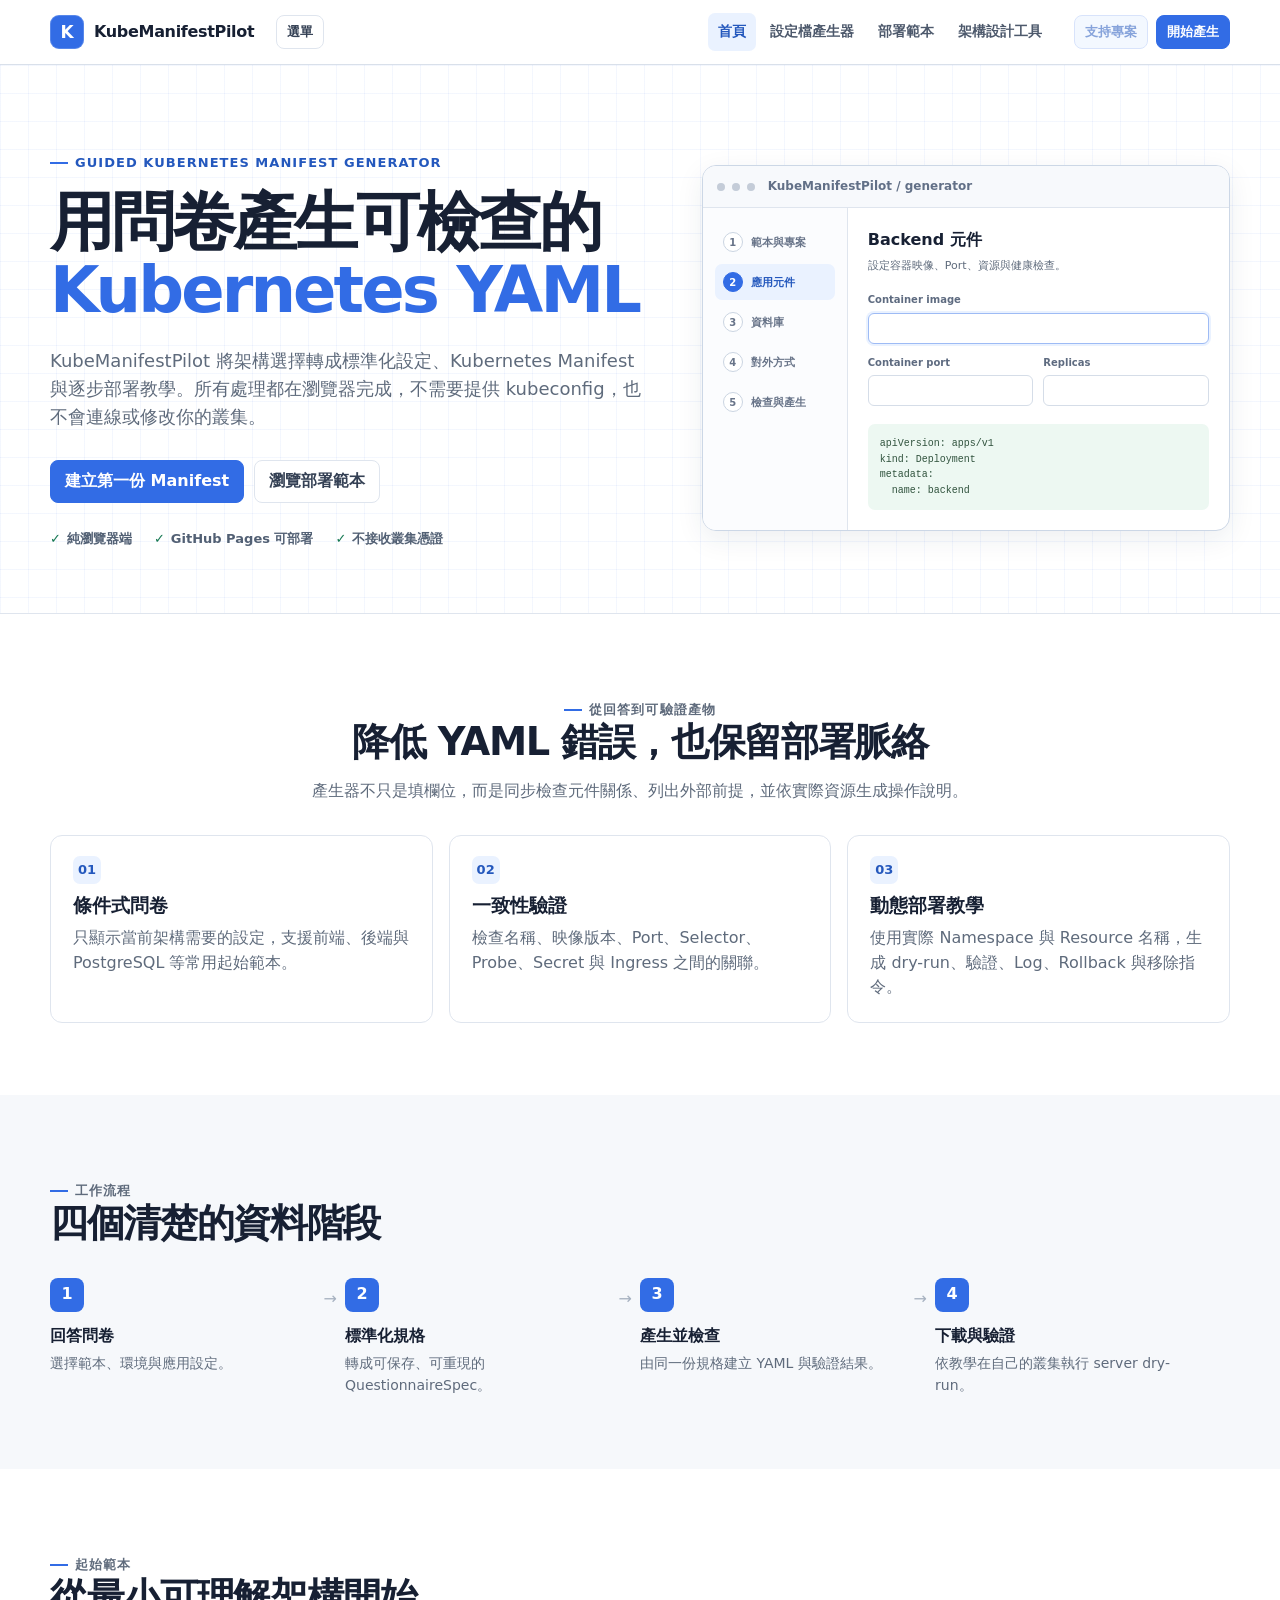
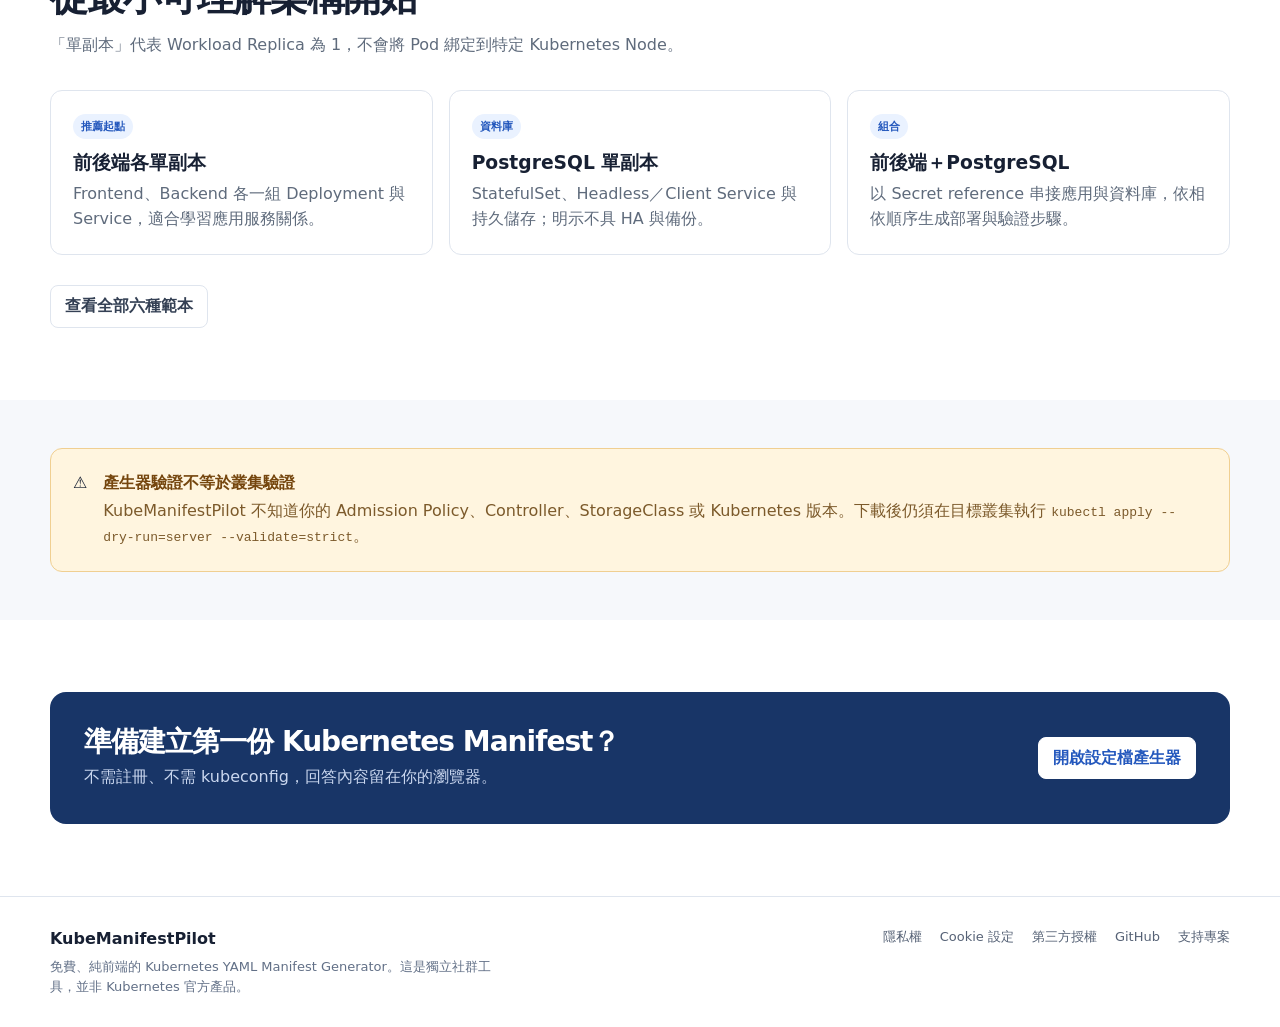
==== index.html @ 893bc268 "Launch KubeManifestPilot" ====
<!doctype html>
<html lang="zh-Hant">
<head>
  <meta charset="utf-8">
  <meta name="viewport" content="width=device-width, initial-scale=1">
  <title>KubeManifestPilot｜Kubernetes YAML 產生器與部署教學</title>
  <meta name="description" content="透過引導式問卷產生 Kubernetes YAML Manifest、驗證提醒與逐步部署教學，不需連線 Kubernetes 叢集。">
  <meta name="keywords" content="Kubernetes YAML generator, Kubernetes manifest generator, K8s deployment guide, Kubernetes 設定檔產生器">
  <meta name="theme-color" content="#326ce5">
  <meta property="og:type" content="website">
  <meta property="og:site_name" content="KubeManifestPilot">
  <meta property="og:title" content="KubeManifestPilot — Kubernetes YAML Manifest Generator">
  <meta property="og:description" content="問卷式產生 Kubernetes YAML、驗證提醒與逐步部署教學。">
  <meta property="og:image" content="./assets/images/kube-manifest-pilot-social-preview.jpg">
  <link rel="stylesheet" href="./assets/css/site.css">
  <script type="application/ld+json">
  {
    "@context": "https://schema.org",
    "@type": "SoftwareApplication",
    "name": "KubeManifestPilot",
    "applicationCategory": "DeveloperApplication",
    "operatingSystem": "Web",
    "description": "A browser-based Kubernetes YAML manifest generator with validation warnings and step-by-step deployment guides.",
    "offers": {"@type": "Offer", "price": "0", "priceCurrency": "USD"}
  }
  </script>
</head>
<body>
  <a class="skip-link" href="#main">跳至主要內容</a>
  <header class="site-header">
    <nav class="site-nav" aria-label="主要導覽">
      <a class="site-brand" href="./" aria-label="KubeManifestPilot 首頁">
        <span class="brand-mark" aria-hidden="true">K</span>
        <span>KubeManifestPilot</span>
      </a>
      <button class="button small nav-toggle" type="button" data-nav-toggle aria-expanded="false" aria-controls="mainNav">選單</button>
      <div class="nav-links" id="mainNav">
        <a href="./" aria-current="page">首頁</a>
        <a href="./generator/">設定檔產生器</a>
        <a href="./templates/">部署範本</a>
        <a href="./designer/">架構設計工具</a>
      </div>
      <div class="nav-actions">
        <a class="button small secondary" href="#" data-config-link="support">支持專案</a>
        <a class="button small primary" href="./generator/">開始產生</a>
      </div>
    </nav>
  </header>

  <main id="main">
    <section class="hero">
      <div class="page-shell hero-grid">
        <div>
          <p class="eyebrow">Guided Kubernetes Manifest Generator</p>
          <h1>用問卷產生可檢查的 <span>Kubernetes YAML</span></h1>
          <p class="hero-copy">KubeManifestPilot 將架構選擇轉成標準化設定、Kubernetes Manifest 與逐步部署教學。所有處理都在瀏覽器完成，不需要提供 kubeconfig，也不會連線或修改你的叢集。</p>
          <div class="hero-actions">
            <a class="button primary" href="./generator/">建立第一份 Manifest</a>
            <a class="button" href="./templates/">瀏覽部署範本</a>
          </div>
          <div class="trust-row" aria-label="產品特性">
            <span>純瀏覽器端</span>
            <span>GitHub Pages 可部署</span>
            <span>不接收叢集憑證</span>
          </div>
        </div>

        <div class="product-card" aria-label="問卷產生器介面示意">
          <div class="product-card-head"><span class="dot"></span><span class="dot"></span><span class="dot"></span><span class="product-card-title">KubeManifestPilot / generator</span></div>
          <div class="product-card-body">
            <div class="mock-steps">
              <div class="mock-step"><b>1</b>範本與專案</div>
              <div class="mock-step active"><b>2</b>應用元件</div>
              <div class="mock-step"><b>3</b>資料庫</div>
              <div class="mock-step"><b>4</b>對外方式</div>
              <div class="mock-step"><b>5</b>檢查與產生</div>
            </div>
            <div class="mock-form">
              <h3>Backend 元件</h3>
              <p>設定容器映像、Port、資源與健康檢查。</p>
              <div class="mock-label">Container image</div>
              <div class="mock-input blue"></div>
              <div class="mock-grid">
                <div><div class="mock-label">Container port</div><div class="mock-input"></div></div>
                <div><div class="mock-label">Replicas</div><div class="mock-input"></div></div>
              </div>
              <div class="mock-output">apiVersion: apps/v1<br>kind: Deployment<br>metadata:<br>&nbsp;&nbsp;name: backend</div>
            </div>
          </div>
        </div>
      </div>
    </section>

    <section class="section white" aria-labelledby="featuresTitle">
      <div class="page-shell">
        <div class="section-head center">
          <p class="eyebrow">從回答到可驗證產物</p>
          <h2 id="featuresTitle">降低 YAML 錯誤，也保留部署脈絡</h2>
          <p>產生器不只是填欄位，而是同步檢查元件關係、列出外部前提，並依實際資源生成操作說明。</p>
        </div>
        <div class="grid">
          <article class="card feature"><span class="feature-icon">01</span><h3>條件式問卷</h3><p>只顯示當前架構需要的設定，支援前端、後端與 PostgreSQL 等常用起始範本。</p></article>
          <article class="card feature"><span class="feature-icon">02</span><h3>一致性驗證</h3><p>檢查名稱、映像版本、Port、Selector、Probe、Secret 與 Ingress 之間的關聯。</p></article>
          <article class="card feature"><span class="feature-icon">03</span><h3>動態部署教學</h3><p>使用實際 Namespace 與 Resource 名稱，生成 dry-run、驗證、Log、Rollback 與移除指令。</p></article>
        </div>
      </div>
    </section>

    <section class="section" aria-labelledby="flowTitle">
      <div class="page-shell">
        <div class="section-head"><p class="eyebrow">工作流程</p><h2 id="flowTitle">四個清楚的資料階段</h2></div>
        <div class="workflow">
          <article class="workflow-item"><b>1</b><h3>回答問卷</h3><p>選擇範本、環境與應用設定。</p></article>
          <article class="workflow-item"><b>2</b><h3>標準化規格</h3><p>轉成可保存、可重現的 QuestionnaireSpec。</p></article>
          <article class="workflow-item"><b>3</b><h3>產生並檢查</h3><p>由同一份規格建立 YAML 與驗證結果。</p></article>
          <article class="workflow-item"><b>4</b><h3>下載與驗證</h3><p>依教學在自己的叢集執行 server dry-run。</p></article>
        </div>
      </div>
    </section>

    <section class="section white" aria-labelledby="templatesTitle">
      <div class="page-shell">
        <div class="section-head"><p class="eyebrow">起始範本</p><h2 id="templatesTitle">從最小可理解架構開始</h2><p>「單副本」代表 Workload Replica 為 1，不會將 Pod 綁定到特定 Kubernetes Node。</p></div>
        <div class="grid">
          <article class="card"><span class="template-tag">推薦起點</span><h3>前後端各單副本</h3><p>Frontend、Backend 各一組 Deployment 與 Service，適合學習應用服務關係。</p></article>
          <article class="card"><span class="template-tag">資料庫</span><h3>PostgreSQL 單副本</h3><p>StatefulSet、Headless／Client Service 與持久儲存；明示不具 HA 與備份。</p></article>
          <article class="card"><span class="template-tag">組合</span><h3>前後端＋PostgreSQL</h3><p>以 Secret reference 串接應用與資料庫，依相依順序生成部署與驗證步驟。</p></article>
        </div>
        <div class="hero-actions"><a class="button" href="./templates/">查看全部六種範本</a></div>
      </div>
    </section>

    <section class="section compact">
      <div class="page-shell">
        <div class="boundary">
          <div aria-hidden="true">⚠</div>
          <div><strong>產生器驗證不等於叢集驗證</strong><p>KubeManifestPilot 不知道你的 Admission Policy、Controller、StorageClass 或 Kubernetes 版本。下載後仍須在目標叢集執行 <code>kubectl apply --dry-run=server --validate=strict</code>。</p></div>
        </div>
      </div>
    </section>

    <section class="section white">
      <div class="page-shell">
        <div class="cta-panel">
          <div><h2>準備建立第一份 Kubernetes Manifest？</h2><p>不需註冊、不需 kubeconfig，回答內容留在你的瀏覽器。</p></div>
          <a class="button" href="./generator/">開啟設定檔產生器</a>
        </div>
        <div class="ad-placeholder" data-enabled="false" aria-hidden="true">廣告保留區</div>
      </div>
    </section>
  </main>

  <footer class="site-footer">
    <div class="footer-main">
      <div class="footer-brand"><strong>KubeManifestPilot</strong><p>免費、純前端的 Kubernetes YAML Manifest Generator。這是獨立社群工具，並非 Kubernetes 官方產品。</p></div>
      <nav class="footer-links" aria-label="頁尾導覽">
        <a href="./privacy/">隱私權</a>
        <a href="./privacy/#cookies">Cookie 設定</a>
        <a href="./licenses/">第三方授權</a>
        <a href="#" data-config-link="github">GitHub</a>
        <a href="#" data-config-link="support">支持專案</a>
      </nav>
    </div>
  </footer>
  <div class="toast-region" data-toast-region aria-live="polite"></div>
  <script src="./assets/js/config.js"></script>
  <script src="./assets/js/site.js"></script>
</body>
</html>
---- assets/css/site.css ----
:root {
  color-scheme: light;
  --brand: #326ce5;
  --brand-strong: #2458bd;
  --brand-soft: #eaf2ff;
  --ink: #172033;
  --muted: #5f6b7c;
  --line: #dfe5ee;
  --surface: #ffffff;
  --surface-2: #f6f8fb;
  --surface-3: #edf2f8;
  --success: #167852;
  --success-soft: #e9f7f1;
  --warning: #9a5c10;
  --warning-soft: #fff5df;
  --danger: #b42335;
  --danger-soft: #fff0f2;
  --radius: 12px;
  --shadow: 0 8px 28px rgba(31, 48, 75, 0.08);
  --content: 1180px;
  font-family: Inter, ui-sans-serif, system-ui, -apple-system, BlinkMacSystemFont, "Segoe UI", sans-serif;
}

* { box-sizing: border-box; }
html { scroll-behavior: smooth; }
body {
  margin: 0;
  min-width: 320px;
  color: var(--ink);
  background: var(--surface-2);
  line-height: 1.55;
  -webkit-font-smoothing: antialiased;
}
a { color: var(--brand-strong); text-decoration: none; }
a:hover { text-decoration: underline; }
button, input, select, textarea { font: inherit; }
button, input, select, textarea, a { -webkit-tap-highlight-color: transparent; }
:focus-visible { outline: 3px solid rgba(50, 108, 229, .28); outline-offset: 2px; }
[hidden] { display: none !important; }

.skip-link {
  position: fixed;
  top: 8px;
  left: 8px;
  z-index: 100;
  transform: translateY(-160%);
  padding: 8px 12px;
  border-radius: 8px;
  color: #fff;
  background: var(--ink);
}
.skip-link:focus { transform: none; }

.site-header {
  position: sticky;
  top: 0;
  z-index: 30;
  border-bottom: 1px solid rgba(214, 222, 233, .92);
  background: rgba(255, 255, 255, .96);
  backdrop-filter: blur(10px);
}
.site-nav {
  width: min(calc(100% - 32px), var(--content));
  min-height: 64px;
  margin: 0 auto;
  display: flex;
  align-items: center;
  gap: 22px;
}
.site-brand {
  display: inline-flex;
  align-items: center;
  gap: 10px;
  color: var(--ink);
  font-weight: 800;
  letter-spacing: -.02em;
  white-space: nowrap;
}
.site-brand:hover { text-decoration: none; }
.brand-mark {
  display: grid;
  place-items: center;
  width: 34px;
  height: 34px;
  border-radius: 9px;
  color: #fff;
  background: var(--brand);
  font-size: 17px;
  box-shadow: inset 0 0 0 1px rgba(255, 255, 255, .18);
}
.nav-links { display: flex; align-items: center; gap: 4px; margin-left: auto; }
.nav-links a {
  padding: 8px 10px;
  border-radius: 7px;
  color: #4d596c;
  font-size: 14px;
  font-weight: 650;
}
.nav-links a:hover, .nav-links a[aria-current="page"] {
  color: var(--brand-strong);
  background: var(--brand-soft);
  text-decoration: none;
}
.nav-actions { display: flex; align-items: center; gap: 8px; }
.nav-toggle { display: none; }

.button {
  display: inline-flex;
  min-height: 40px;
  align-items: center;
  justify-content: center;
  gap: 8px;
  padding: 8px 14px;
  border: 1px solid var(--line);
  border-radius: 8px;
  color: #344054;
  background: #fff;
  font-weight: 700;
  cursor: pointer;
  transition: background .16s ease, border-color .16s ease, transform .16s ease;
}
.button:hover { border-color: #c1ccda; background: #f9fafb; text-decoration: none; }
.button:active { transform: translateY(1px); }
.button.primary { border-color: var(--brand); color: #fff; background: var(--brand); }
.button.primary:hover { border-color: var(--brand-strong); background: var(--brand-strong); }
.button.secondary { border-color: #b8cdf8; color: var(--brand-strong); background: var(--brand-soft); }
.button.danger { border-color: #efbcc3; color: var(--danger); background: var(--danger-soft); }
.button.small { min-height: 34px; padding: 6px 10px; font-size: 13px; }
.button[disabled], .button[aria-disabled="true"] { opacity: .55; cursor: not-allowed; transform: none; }

.page-shell { width: min(calc(100% - 32px), var(--content)); margin: 0 auto; }
.hero {
  padding: 82px 0 64px;
  background:
    linear-gradient(rgba(50, 108, 229, .055) 1px, transparent 1px),
    linear-gradient(90deg, rgba(50, 108, 229, .055) 1px, transparent 1px),
    var(--surface);
  background-size: 28px 28px;
  border-bottom: 1px solid var(--line);
}
.hero-grid { display: grid; grid-template-columns: minmax(0, 1.06fr) minmax(420px, .94fr); gap: 56px; align-items: center; }
.eyebrow {
  display: inline-flex;
  align-items: center;
  gap: 7px;
  margin: 0 0 16px;
  color: var(--brand-strong);
  font-size: 13px;
  font-weight: 800;
  letter-spacing: .08em;
  text-transform: uppercase;
}
.eyebrow::before { content: ""; width: 18px; height: 2px; background: var(--brand); }
.hero h1 { max-width: 770px; margin: 0; font-size: clamp(38px, 5vw, 64px); line-height: 1.06; letter-spacing: -.045em; }
.hero h1 span { color: var(--brand); }
.hero-copy { max-width: 690px; margin: 22px 0 0; color: var(--muted); font-size: 18px; }
.hero-actions { display: flex; flex-wrap: wrap; gap: 10px; margin-top: 30px; }
.trust-row { display: flex; flex-wrap: wrap; gap: 15px 22px; margin-top: 26px; color: #526074; font-size: 13px; font-weight: 650; }
.trust-row span::before { content: "✓"; margin-right: 6px; color: var(--success); }

.product-card {
  overflow: hidden;
  border: 1px solid #ccd7e6;
  border-radius: 14px;
  background: #fff;
  box-shadow: var(--shadow);
}
.product-card-head { display: flex; align-items: center; gap: 7px; min-height: 42px; padding: 0 14px; border-bottom: 1px solid var(--line); background: #f7f9fc; }
.dot { width: 8px; height: 8px; border-radius: 50%; background: #c4ccd8; }
.product-card-title { margin-left: 6px; color: #627087; font-size: 12px; font-weight: 700; }
.product-card-body { display: grid; grid-template-columns: 145px 1fr; min-height: 320px; }
.mock-steps { padding: 16px 12px; border-right: 1px solid var(--line); background: #fbfcfe; }
.mock-step { display: flex; gap: 8px; align-items: center; padding: 8px; border-radius: 7px; color: #687489; font-size: 11px; font-weight: 700; }
.mock-step + .mock-step { margin-top: 4px; }
.mock-step.active { color: var(--brand-strong); background: var(--brand-soft); }
.mock-step b { display: grid; place-items: center; width: 20px; height: 20px; flex: none; border: 1px solid #cbd5e2; border-radius: 50%; background: #fff; font-size: 10px; }
.mock-step.active b { border-color: var(--brand); color: #fff; background: var(--brand); }
.mock-form { padding: 20px; }
.mock-form h3 { margin: 0 0 4px; font-size: 16px; }
.mock-form p { margin: 0 0 18px; color: var(--muted); font-size: 11px; }
.mock-label { margin: 11px 0 5px; color: #5e6b80; font-size: 10px; font-weight: 750; }
.mock-input { height: 31px; border: 1px solid #d5dde8; border-radius: 6px; background: #fff; }
.mock-input.blue { border-color: #9ebbf5; box-shadow: 0 0 0 2px #eaf2ff; }
.mock-grid { display: grid; grid-template-columns: 1fr 1fr; gap: 10px; }
.mock-output { margin-top: 18px; padding: 12px; border-radius: 7px; color: #31533e; background: #edf8f2; font: 10px/1.55 ui-monospace, SFMono-Regular, Consolas, monospace; }

.section { padding: 72px 0; }
.section.white { background: var(--surface); }
.section.compact { padding: 48px 0; }
.section-head { max-width: 720px; margin-bottom: 32px; }
.section-head.center { margin-right: auto; margin-left: auto; text-align: center; }
.section h2, .page-title { margin: 0; font-size: clamp(28px, 3vw, 40px); line-height: 1.15; letter-spacing: -.035em; }
.section-head p { margin: 14px 0 0; color: var(--muted); }
.grid { display: grid; grid-template-columns: repeat(3, minmax(0, 1fr)); gap: 16px; }
.grid.two { grid-template-columns: repeat(2, minmax(0, 1fr)); }
.card {
  padding: 22px;
  border: 1px solid var(--line);
  border-radius: var(--radius);
  background: var(--surface);
}
.card h2, .card h3 { margin: 0 0 8px; line-height: 1.25; }
.card p { margin: 0; color: var(--muted); }
.card p + p, .card ul { margin-top: 12px; }
.card ul { padding-left: 20px; color: var(--muted); }
.card.feature { position: relative; padding-top: 58px; }
.feature-icon {
  position: absolute;
  top: 20px;
  left: 22px;
  display: grid;
  place-items: center;
  width: 28px;
  height: 28px;
  border-radius: 7px;
  color: var(--brand-strong);
  background: var(--brand-soft);
  font-size: 13px;
  font-weight: 900;
}
.workflow { display: grid; grid-template-columns: repeat(4, 1fr); gap: 0; }
.workflow-item { position: relative; padding: 0 28px 0 0; }
.workflow-item:not(:last-child)::after { content: "→"; position: absolute; top: 9px; right: 8px; color: #a6b1c0; }
.workflow-item b { display: grid; place-items: center; width: 34px; height: 34px; margin-bottom: 12px; border-radius: 8px; color: #fff; background: var(--brand); }
.workflow-item h3 { margin: 0 0 5px; font-size: 16px; }
.workflow-item p { margin: 0; color: var(--muted); font-size: 14px; }
.template-tag { display: inline-block; margin-bottom: 12px; padding: 4px 8px; border-radius: 999px; color: var(--brand-strong); background: var(--brand-soft); font-size: 11px; font-weight: 800; }
.boundary { display: flex; align-items: flex-start; gap: 16px; padding: 22px; border: 1px solid #f0cf91; border-radius: var(--radius); background: var(--warning-soft); }
.boundary strong { display: block; margin-bottom: 4px; color: #75460e; }
.boundary p { margin: 0; color: #7c5a2b; }
.cta-panel { display: flex; align-items: center; justify-content: space-between; gap: 24px; padding: 34px; border-radius: 16px; color: #fff; background: #183567; }
.cta-panel h2 { margin: 0 0 7px; font-size: 28px; }
.cta-panel p { margin: 0; color: #cad7ef; }
.cta-panel .button { flex: none; border-color: #fff; color: var(--brand-strong); background: #fff; }

.page-hero { padding: 54px 0 38px; border-bottom: 1px solid var(--line); background: #fff; }
.page-hero p { max-width: 760px; margin: 14px 0 0; color: var(--muted); font-size: 17px; }
.prose { max-width: 820px; padding: 48px 0 72px; }
.prose h2 { margin: 34px 0 10px; font-size: 23px; }
.prose h3 { margin: 24px 0 8px; font-size: 18px; }
.prose p, .prose li { color: #4e5b70; }
.prose code { padding: 2px 5px; border-radius: 4px; background: var(--surface-3); }

.site-footer { border-top: 1px solid var(--line); color: #627087; background: #fff; }
.footer-main { width: min(calc(100% - 32px), var(--content)); margin: 0 auto; padding: 30px 0; display: flex; justify-content: space-between; gap: 24px; }
.footer-brand { max-width: 460px; }
.footer-brand strong { display: block; margin-bottom: 5px; color: var(--ink); }
.footer-brand p { margin: 0; font-size: 13px; }
.footer-links { display: flex; flex-wrap: wrap; align-content: flex-start; justify-content: flex-end; gap: 8px 18px; font-size: 13px; }
.footer-links a { color: #566276; }
.ad-placeholder { margin: 24px auto; padding: 14px; border: 1px dashed #bdc7d5; border-radius: 8px; color: #7b8798; background: #fafbfc; text-align: center; font-size: 12px; }
.ad-placeholder[data-enabled="false"] { display: none; }
.toast-region { position: fixed; right: 18px; bottom: 18px; z-index: 100; display: grid; gap: 8px; pointer-events: none; }
.toast { max-width: 360px; padding: 11px 14px; border: 1px solid #cfd8e5; border-radius: 8px; color: #fff; background: #26364e; box-shadow: var(--shadow); font-size: 13px; animation: toast-in .18s ease-out; }
@keyframes toast-in { from { opacity: 0; transform: translateY(6px); } }

/* Shared content-page compatibility */
.header-inner {
  width: min(calc(100% - 32px), var(--content));
  min-height: 64px;
  margin: 0 auto;
  display: flex;
  align-items: center;
  gap: 24px;
}
.header-inner .brand { display: inline-flex; align-items: center; gap: 10px; color: var(--ink); font-weight: 800; }
.header-inner .brand:hover { text-decoration: none; }
.header-inner .brand-mark { font-size: 11px; }
.header-inner .site-nav { width: auto; min-height: 0; margin: 0 0 0 auto; gap: 4px; }
.header-inner .site-nav a { padding: 8px 10px; border-radius: 7px; color: #4d596c; font-size: 14px; font-weight: 650; }
.header-inner .site-nav a:hover, .header-inner .site-nav a[aria-current="page"] { color: var(--brand-strong); background: var(--brand-soft); text-decoration: none; }
.site-page .page-shell { padding-bottom: 64px; }
.site-page .hero { margin: 0 calc(50% - 50vw); padding: 58px max(16px, calc((100vw - var(--content)) / 2)); background-color: #fff; }
.site-page .hero h1 { margin: 0; font-size: clamp(34px, 4.5vw, 54px); line-height: 1.08; letter-spacing: -.042em; }
.hero-lead { max-width: 780px; margin: 16px 0 0; color: var(--muted); font-size: 17px; }
.section-heading { max-width: 760px; margin: 62px 0 26px; }
.section-heading h2 { margin: 0; font-size: clamp(27px, 3vw, 38px); letter-spacing: -.03em; }
.section-heading p:last-child { margin: 10px 0 0; color: var(--muted); }
.card-grid { display: grid; grid-template-columns: repeat(3, minmax(0, 1fr)); gap: 16px; }
.template-card { display: flex; flex-direction: column; }
.template-card h4 { margin: 18px 0 5px; font-size: 13px; }
.template-card ul { margin: 0 0 16px; }
.template-card .text-link { margin-top: auto; font-weight: 750; }
.card-kicker { margin: 0 0 9px !important; color: var(--brand-strong) !important; font-size: 11px; font-weight: 800; letter-spacing: .04em; text-transform: uppercase; }
.card-note { margin: 4px 0 16px !important; padding: 9px 10px; border-radius: 6px; background: var(--surface-2); font-size: 12px; }
.warning-text { color: var(--warning) !important; background: var(--warning-soft) !important; }
.prose-card { max-width: 900px; margin: 52px auto 0; }
.check-list { display: grid; gap: 8px; padding-left: 20px; }
.footer-inner { width: min(calc(100% - 32px), var(--content)); margin: 0 auto; padding: 27px 0; }
.footer-inner > p { margin: 0; }
.footer-inner .footer-links { margin: 10px 0; justify-content: flex-start; }
.footer-meta { color: #7a8698; font-size: 12px; }
.button-primary { border-color: var(--brand); color: #fff; background: var(--brand); }
.button-primary:hover { border-color: var(--brand-strong); color: #fff; background: var(--brand-strong); }
.button-secondary { border-color: #b8cdf8; color: var(--brand-strong); background: var(--brand-soft); }

/* Generator */
.generator-page { min-height: 100vh; display: flex; flex-direction: column; }
.generator-main { width: min(calc(100% - 28px), 1320px); margin: 24px auto 56px; flex: 1; }
.generator-intro { display: flex; justify-content: space-between; gap: 22px; align-items: flex-start; margin-bottom: 18px; }
.generator-intro h1 { margin: 0; font-size: clamp(27px, 3vw, 38px); letter-spacing: -.035em; }
.generator-intro p { max-width: 760px; margin: 7px 0 0; color: var(--muted); }
.privacy-chip { flex: none; padding: 7px 10px; border-radius: 999px; color: var(--success); background: var(--success-soft); font-size: 12px; font-weight: 800; }
.wizard-layout { display: grid; grid-template-columns: 215px minmax(0, 1fr) 310px; gap: 16px; align-items: start; }
.wizard-steps, .wizard-panel, .summary-panel { border: 1px solid var(--line); border-radius: var(--radius); background: #fff; }
.wizard-steps { position: sticky; top: 82px; overflow: hidden; padding: 10px; }
.step-button { width: 100%; display: grid; grid-template-columns: 28px 1fr; gap: 9px; align-items: center; padding: 10px 9px; border: 0; border-radius: 8px; color: #687489; background: transparent; text-align: left; cursor: pointer; }
.step-button + .step-button { margin-top: 3px; }
.step-button:hover { background: var(--surface-2); }
.step-button.active { color: var(--brand-strong); background: var(--brand-soft); font-weight: 750; }
.step-button.complete { color: var(--success); }
.step-number { display: grid; place-items: center; width: 25px; height: 25px; border: 1px solid #cdd6e3; border-radius: 50%; background: #fff; font-size: 11px; font-weight: 800; }
.step-button.active .step-number { border-color: var(--brand); color: #fff; background: var(--brand); }
.step-button.complete .step-number { border-color: #8bcdb2; color: var(--success); background: var(--success-soft); }
.wizard-panel { min-width: 0; overflow: hidden; }
.panel-head { padding: 22px 24px 17px; border-bottom: 1px solid var(--line); }
.panel-head h2 { margin: 0; font-size: 22px; }
.panel-head p { margin: 5px 0 0; color: var(--muted); font-size: 14px; }
.panel-body { padding: 24px; }
.panel-actions { display: flex; justify-content: space-between; gap: 10px; padding: 16px 24px; border-top: 1px solid var(--line); background: #fbfcfe; }
.panel-actions .right { display: flex; gap: 8px; margin-left: auto; }
.form-section + .form-section { margin-top: 28px; padding-top: 24px; border-top: 1px solid var(--line); }
.form-section h3 { margin: 0 0 4px; font-size: 17px; }
.form-section > p { margin: 0 0 16px; color: var(--muted); font-size: 13px; }
.form-grid { display: grid; grid-template-columns: repeat(2, minmax(0, 1fr)); gap: 15px; }
.form-grid.three { grid-template-columns: repeat(3, minmax(0, 1fr)); }
.field { display: grid; align-content: start; gap: 6px; min-width: 0; }
.field.full { grid-column: 1 / -1; }
.field > label, .field > .label { color: #3c485b; font-size: 13px; font-weight: 750; }
.field .hint { margin: 0; color: #7a8698; font-size: 11px; }
.field input, .field select, .field textarea {
  width: 100%;
  min-height: 40px;
  padding: 8px 10px;
  border: 1px solid #cfd8e5;
  border-radius: 7px;
  color: var(--ink);
  background: #fff;
}
.field textarea { min-height: 78px; resize: vertical; font-family: ui-monospace, SFMono-Regular, Consolas, monospace; font-size: 12px; }
.field input:focus, .field select:focus, .field textarea:focus { border-color: #7ea5ee; box-shadow: 0 0 0 3px rgba(50, 108, 229, .1); outline: none; }
.field input[aria-invalid="true"], .field select[aria-invalid="true"] { border-color: #df7886; background: #fffafb; }
.field-error { min-height: 16px; color: var(--danger); font-size: 11px; }
.check-row { display: flex; align-items: flex-start; gap: 9px; color: #4b586b; font-size: 13px; }
.check-row input { width: 16px; height: 16px; margin-top: 2px; accent-color: var(--brand); }
.template-options { display: grid; grid-template-columns: repeat(2, minmax(0, 1fr)); gap: 11px; }
.template-option { position: relative; display: block; }
.template-option input { position: absolute; opacity: 0; pointer-events: none; }
.template-option-content { min-height: 122px; padding: 16px; border: 1px solid var(--line); border-radius: 9px; background: #fff; cursor: pointer; }
.template-option-content:hover { border-color: #a9b9d0; }
.template-option input:checked + .template-option-content { border-color: var(--brand); box-shadow: 0 0 0 2px rgba(50, 108, 229, .11); background: #fafdff; }
.template-option input:focus-visible + .template-option-content { outline: 3px solid rgba(50, 108, 229, .25); }
.template-option strong { display: block; margin-bottom: 5px; }
.template-option small { display: block; color: var(--muted); line-height: 1.45; }
.template-option .recommended { display: inline-block; margin-bottom: 8px; padding: 2px 6px; border-radius: 999px; color: var(--brand-strong); background: var(--brand-soft); font-size: 10px; font-weight: 800; }
.notice { padding: 12px 14px; border-left: 3px solid #8aaaf0; border-radius: 5px; color: #48566b; background: #f2f6ff; font-size: 13px; }
.notice.warning { border-color: #d79a35; color: #754d18; background: var(--warning-soft); }
.notice.danger { border-color: #d65366; color: #812a38; background: var(--danger-soft); }
.summary-panel { position: sticky; top: 82px; overflow: hidden; }
.summary-head { padding: 16px 17px; border-bottom: 1px solid var(--line); }
.summary-head h2 { margin: 0; font-size: 16px; }
.summary-body { padding: 16px 17px; }
.summary-list { display: grid; gap: 10px; margin: 0; }
.summary-list div { display: grid; grid-template-columns: 92px minmax(0, 1fr); gap: 8px; }
.summary-list dt { color: #7a8698; font-size: 11px; }
.summary-list dd { min-width: 0; margin: 0; overflow-wrap: anywhere; color: #3b485b; font-size: 12px; font-weight: 700; }
.summary-resources { margin-top: 16px; padding-top: 14px; border-top: 1px solid var(--line); }
.summary-resources h3 { margin: 0 0 8px; font-size: 12px; }
.resource-chips { display: flex; flex-wrap: wrap; gap: 5px; }
.resource-chip { padding: 3px 6px; border-radius: 5px; color: #526174; background: var(--surface-3); font: 10px ui-monospace, SFMono-Regular, Consolas, monospace; }
.status-box { margin-top: 14px; padding: 10px; border-radius: 7px; font-size: 12px; }
.status-box.neutral { color: #566277; background: var(--surface-2); }
.status-box.success { color: var(--success); background: var(--success-soft); }
.status-box.warning { color: var(--warning); background: var(--warning-soft); }
.status-box.danger { color: var(--danger); background: var(--danger-soft); }
.review-grid { display: grid; grid-template-columns: minmax(0, .9fr) minmax(0, 1.1fr); gap: 15px; }
.review-card { padding: 16px; border: 1px solid var(--line); border-radius: 9px; background: #fff; }
.review-card h3 { margin: 0 0 10px; font-size: 15px; }
.issue-list { display: grid; gap: 7px; margin: 0; padding: 0; list-style: none; }
.issue { padding: 9px 10px; border-radius: 6px; color: #4d596c; background: var(--surface-2); font-size: 12px; }
.issue.error { color: var(--danger); background: var(--danger-soft); }
.issue.warning { color: var(--warning); background: var(--warning-soft); }
.issue.info { color: #305999; background: #eef4ff; }
.output-tabs { display: flex; gap: 4px; margin-top: 22px; border-bottom: 1px solid var(--line); }
.output-tab { padding: 8px 12px; border: 0; border-bottom: 2px solid transparent; color: #647086; background: transparent; cursor: pointer; font-size: 13px; font-weight: 750; }
.output-tab.active { border-color: var(--brand); color: var(--brand-strong); }
.output-toolbar { display: flex; flex-wrap: wrap; justify-content: space-between; gap: 8px; padding: 10px 0; }
.output-toolbar .right { display: flex; flex-wrap: wrap; gap: 6px; }
.code-output { width: 100%; min-height: 480px; margin: 0; padding: 16px; overflow: auto; border: 1px solid #273a58; border-radius: 8px; color: #dbe7fa; background: #17243a; white-space: pre; tab-size: 2; font: 12px/1.55 ui-monospace, SFMono-Regular, Consolas, monospace; }
.deploy-output { min-height: 480px; padding: 20px; border: 1px solid var(--line); border-radius: 8px; background: #fff; white-space: pre-wrap; font: 13px/1.6 ui-monospace, SFMono-Regular, Consolas, monospace; }

@media (max-width: 1100px) {
  .hero-grid { grid-template-columns: 1fr 420px; gap: 28px; }
  .wizard-layout { grid-template-columns: 180px minmax(0, 1fr); }
  .summary-panel { position: static; grid-column: 1 / -1; }
  .summary-body { display: grid; grid-template-columns: 1fr 1fr; gap: 18px; }
}

@media (max-width: 860px) {
  .site-nav { flex-wrap: wrap; min-height: 58px; padding: 10px 0; }
  .nav-toggle { display: inline-flex; margin-left: auto; }
  .nav-actions { margin-left: 0; }
  .nav-links { display: none; order: 3; width: 100%; margin: 0; padding-top: 8px; border-top: 1px solid var(--line); }
  .nav-links.open { display: grid; grid-template-columns: repeat(2, 1fr); }
  .hero { padding: 56px 0 46px; }
  .hero-grid { grid-template-columns: 1fr; }
  .product-card { max-width: 600px; }
  .grid, .grid.two { grid-template-columns: repeat(2, minmax(0, 1fr)); }
  .workflow { grid-template-columns: repeat(2, 1fr); gap: 28px 10px; }
  .workflow-item:nth-child(2)::after { display: none; }
  .wizard-layout { grid-template-columns: 1fr; }
  .wizard-steps { position: static; display: grid; grid-template-columns: repeat(5, 1fr); gap: 4px; overflow-x: auto; }
  .step-button { display: grid; grid-template-columns: 1fr; justify-items: center; padding: 8px 4px; text-align: center; font-size: 10px; }
  .summary-panel { grid-column: auto; }
  .review-grid { grid-template-columns: 1fr; }
  .header-inner { flex-wrap: wrap; padding: 10px 0; }
  .header-inner .site-nav { width: 100%; order: 2; overflow-x: auto; }
  .card-grid { grid-template-columns: repeat(2, minmax(0, 1fr)); }
}

@media (max-width: 620px) {
  .site-nav, .page-shell, .footer-main { width: min(calc(100% - 24px), var(--content)); }
  .nav-actions .button.secondary { display: none; }
  .hero h1 { font-size: 39px; }
  .product-card-body { grid-template-columns: 1fr; }
  .mock-steps { display: none; }
  .grid, .grid.two { grid-template-columns: 1fr; }
  .workflow { grid-template-columns: 1fr; }
  .workflow-item::after { display: none; }
  .cta-panel { align-items: flex-start; flex-direction: column; padding: 25px; }
  .footer-main { flex-direction: column; }
  .footer-links { justify-content: flex-start; }
  .generator-main { width: min(calc(100% - 18px), 1320px); margin-top: 14px; }
  .generator-intro { flex-direction: column; }
  .wizard-steps { grid-template-columns: repeat(5, minmax(72px, 1fr)); }
  .panel-head, .panel-body { padding-right: 17px; padding-left: 17px; }
  .panel-actions { padding: 13px 17px; }
  .form-grid, .form-grid.three, .template-options { grid-template-columns: 1fr; }
  .summary-body { grid-template-columns: 1fr; }
  .code-output, .deploy-output { min-height: 360px; }
  .card-grid { grid-template-columns: 1fr; }
}

@media (prefers-reduced-motion: reduce) {
  *, *::before, *::after { scroll-behavior: auto !important; transition: none !important; animation: none !important; }
}
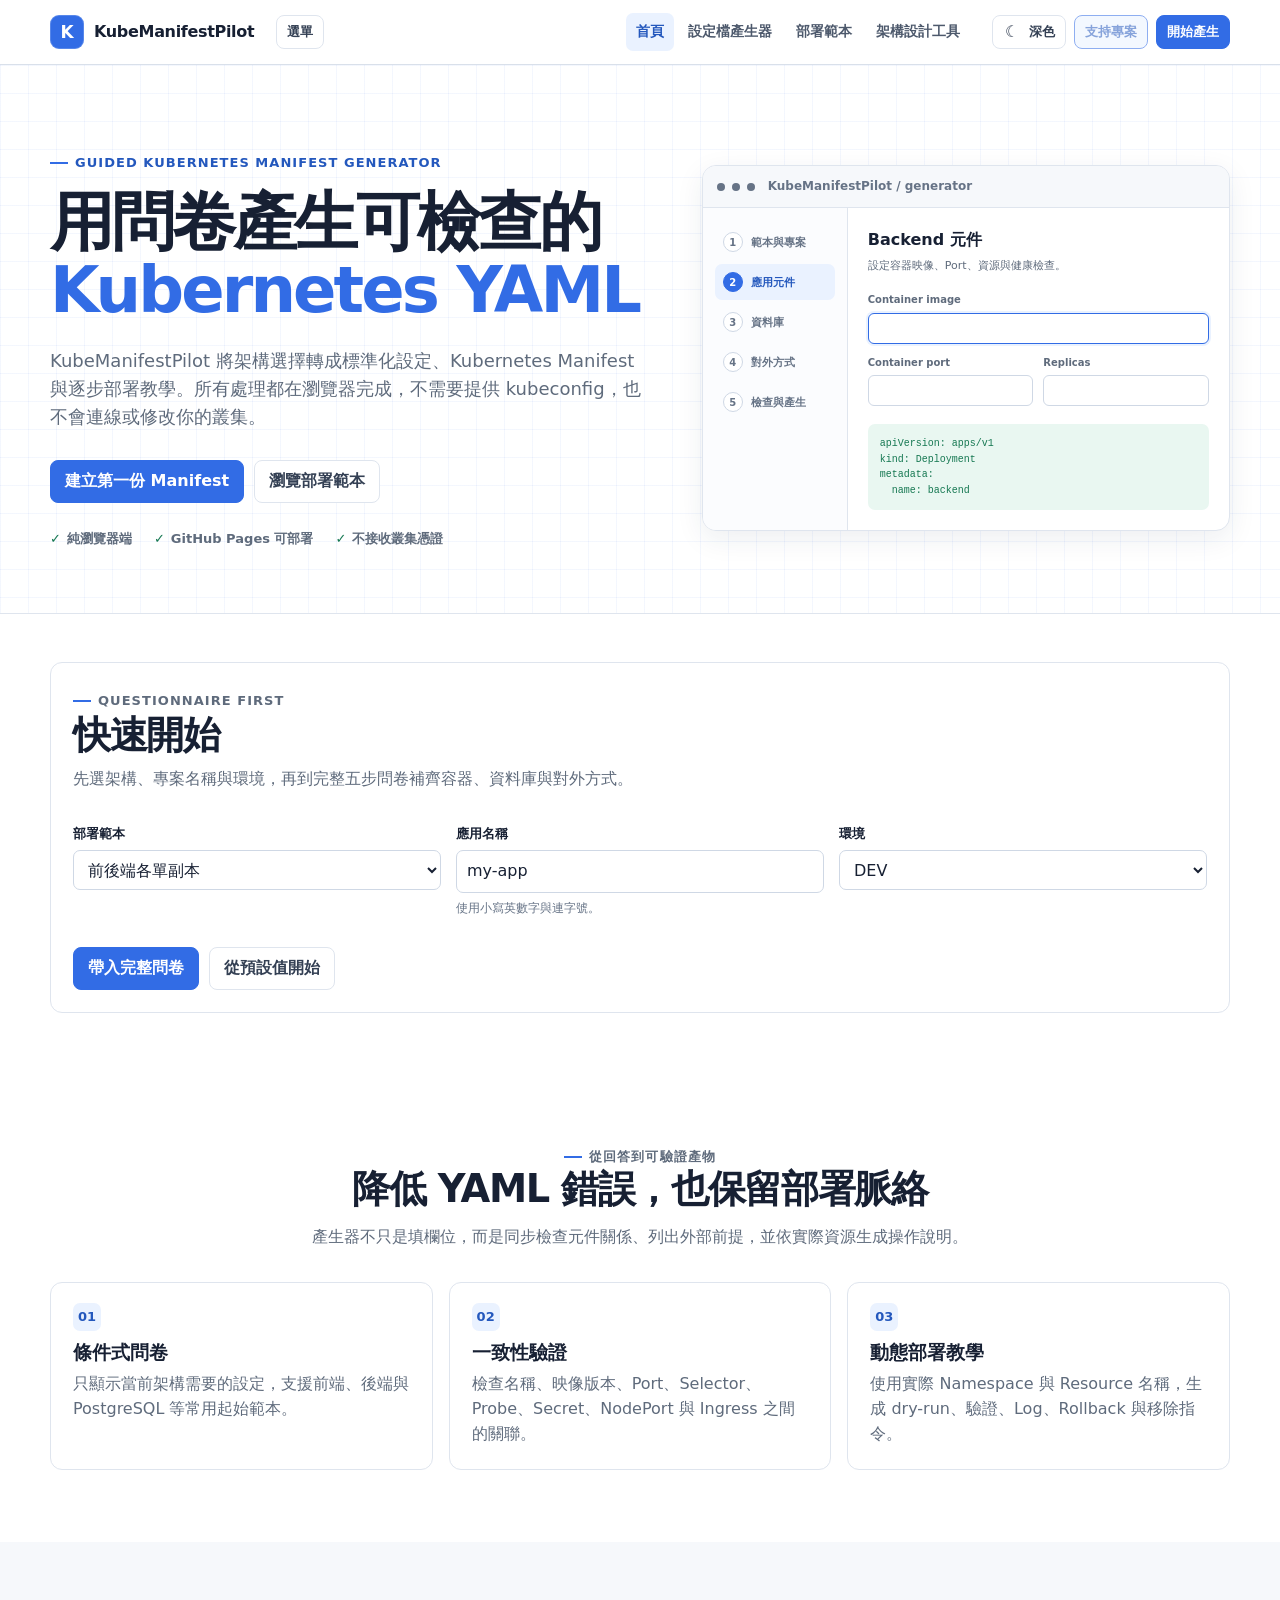
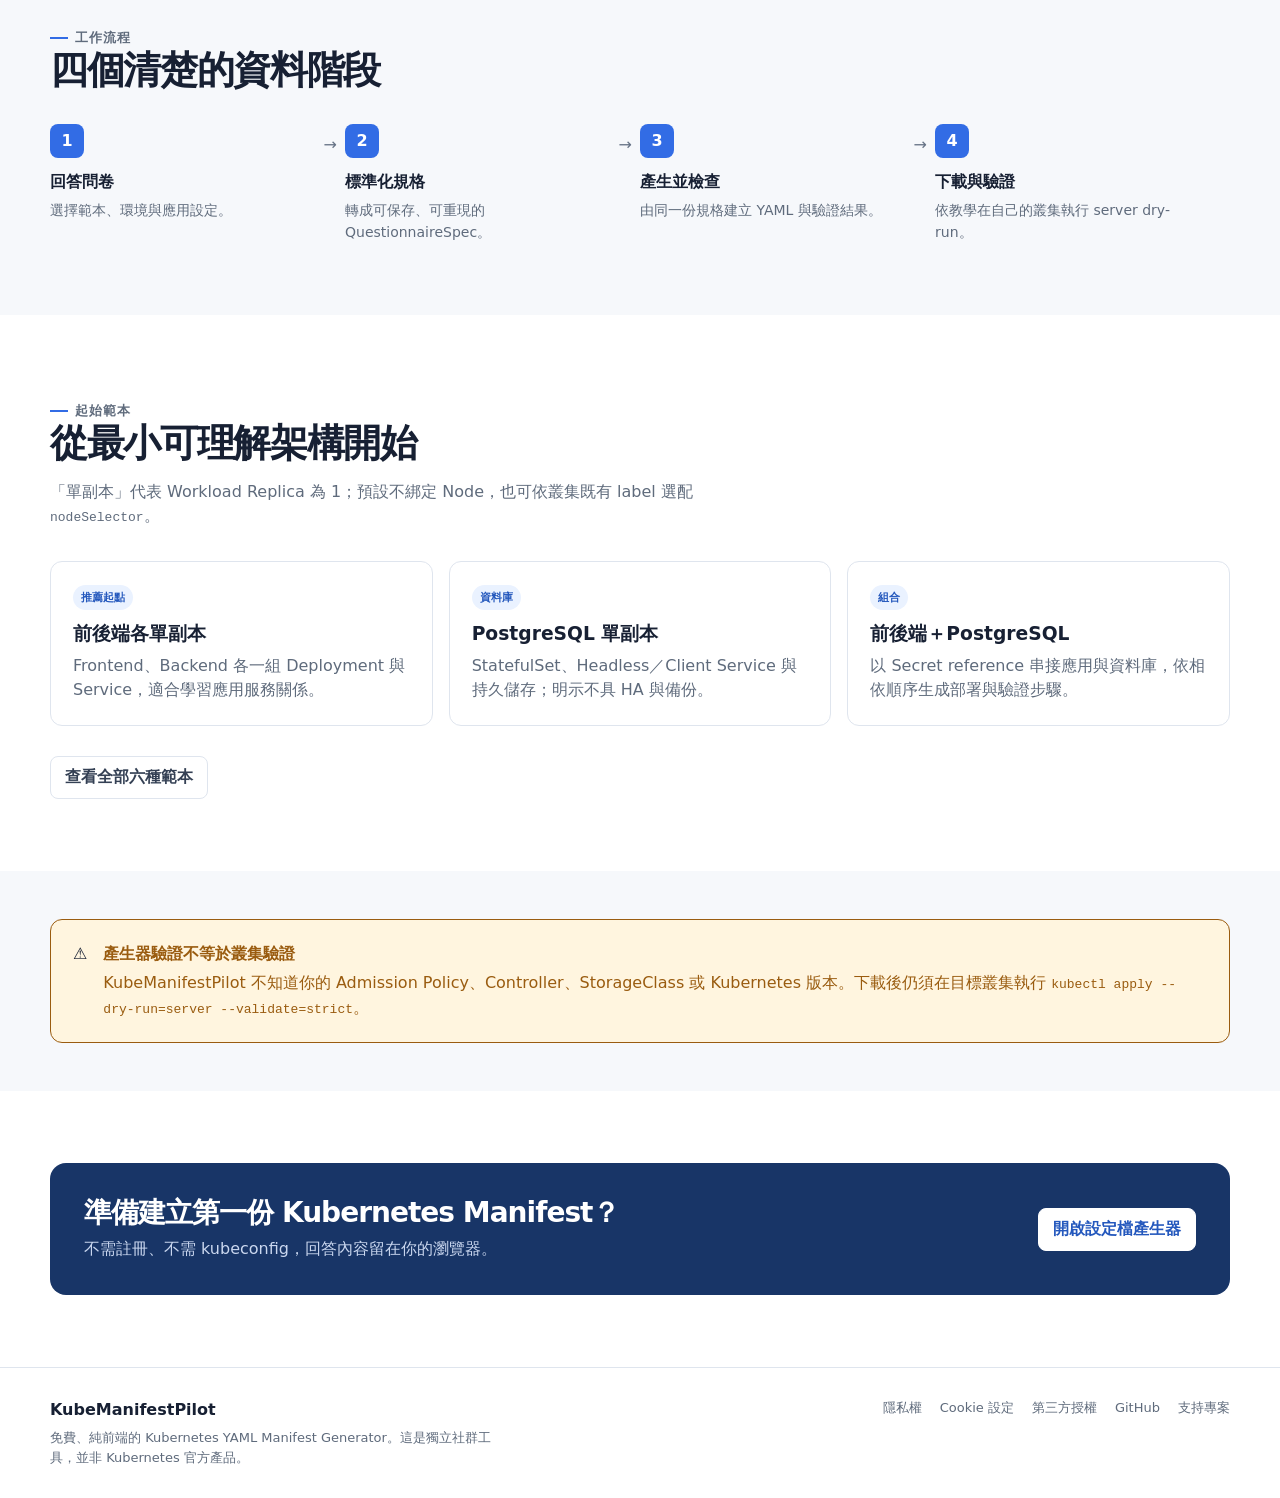
==== commit ead8038f: "Add responsive dark mode and NodePort support" ====
--- a/index.html
+++ b/index.html
@@ -7,17 +7,21 @@
   <meta name="description" content="透過引導式問卷產生 Kubernetes YAML Manifest、驗證提醒與逐步部署教學，不需連線 Kubernetes 叢集。">
   <meta name="keywords" content="Kubernetes YAML generator, Kubernetes manifest generator, K8s deployment guide, Kubernetes 設定檔產生器">
   <meta name="theme-color" content="#326ce5">
+  <link rel="canonical" href="https://johnsonchang123.github.io/kube-manifest-pilot/">
   <meta property="og:type" content="website">
   <meta property="og:site_name" content="KubeManifestPilot">
   <meta property="og:title" content="KubeManifestPilot — Kubernetes YAML Manifest Generator">
   <meta property="og:description" content="問卷式產生 Kubernetes YAML、驗證提醒與逐步部署教學。">
-  <meta property="og:image" content="./assets/images/kube-manifest-pilot-social-preview.jpg">
+  <meta property="og:url" content="https://johnsonchang123.github.io/kube-manifest-pilot/">
+  <meta property="og:image" content="https://johnsonchang123.github.io/kube-manifest-pilot/assets/images/kube-manifest-pilot-social-preview.jpg">
+  <script src="./assets/js/theme-init.js"></script>
   <link rel="stylesheet" href="./assets/css/site.css">
   <script type="application/ld+json">
   {
     "@context": "https://schema.org",
     "@type": "SoftwareApplication",
     "name": "KubeManifestPilot",
+    "url": "https://johnsonchang123.github.io/kube-manifest-pilot/",
     "applicationCategory": "DeveloperApplication",
     "operatingSystem": "Web",
     "description": "A browser-based Kubernetes YAML manifest generator with validation warnings and step-by-step deployment guides.",
@@ -41,6 +45,7 @@
         <a href="./designer/">架構設計工具</a>
       </div>
       <div class="nav-actions">
+        <button class="button small theme-toggle" type="button" data-theme-toggle aria-label="切換為深色模式" aria-pressed="false"><span data-theme-icon aria-hidden="true">☾</span><span data-theme-label>深色</span></button>
         <a class="button small secondary" href="#" data-config-link="support">支持專案</a>
         <a class="button small primary" href="./generator/">開始產生</a>
       </div>
@@ -91,6 +96,49 @@
       </div>
     </section>
 
+    <section class="section compact white" aria-labelledby="quickStartTitle">
+      <div class="page-shell">
+        <div class="card">
+          <div class="section-head">
+            <p class="eyebrow">Questionnaire first</p>
+            <h2 id="quickStartTitle">快速開始</h2>
+            <p>先選架構、專案名稱與環境，再到完整五步問卷補齊容器、資料庫與對外方式。</p>
+          </div>
+          <form action="./generator/" method="get" aria-label="快速開始 Kubernetes 問卷">
+            <div class="form-grid three">
+              <div class="field">
+                <label for="quickTemplate">部署範本</label>
+                <select id="quickTemplate" name="template">
+                  <option value="frontend-backend">前後端各單副本</option>
+                  <option value="postgresql">PostgreSQL 單副本</option>
+                  <option value="frontend">純前端</option>
+                  <option value="backend">純後端 API</option>
+                  <option value="fullstack-postgresql">前後端＋PostgreSQL</option>
+                  <option value="backend-external-postgresql">後端＋外部 PostgreSQL</option>
+                </select>
+              </div>
+              <div class="field">
+                <label for="quickProject">應用名稱</label>
+                <input id="quickProject" name="project" value="my-app" pattern="[a-z0-9](?:[-a-z0-9]{0,61}[a-z0-9])?" maxlength="63" autocomplete="off" required>
+                <p class="hint">使用小寫英數字與連字號。</p>
+              </div>
+              <div class="field">
+                <label for="quickEnvironment">環境</label>
+                <select id="quickEnvironment" name="environment">
+                  <option value="DEV">DEV</option>
+                  <option value="PRODUCTION">PRODUCTION</option>
+                </select>
+              </div>
+            </div>
+            <div class="hero-actions">
+              <button class="button primary" type="submit">帶入完整問卷</button>
+              <a class="button" href="./generator/">從預設值開始</a>
+            </div>
+          </form>
+        </div>
+      </div>
+    </section>
+
     <section class="section white" aria-labelledby="featuresTitle">
       <div class="page-shell">
         <div class="section-head center">
@@ -100,7 +148,7 @@
         </div>
         <div class="grid">
           <article class="card feature"><span class="feature-icon">01</span><h3>條件式問卷</h3><p>只顯示當前架構需要的設定，支援前端、後端與 PostgreSQL 等常用起始範本。</p></article>
-          <article class="card feature"><span class="feature-icon">02</span><h3>一致性驗證</h3><p>檢查名稱、映像版本、Port、Selector、Probe、Secret 與 Ingress 之間的關聯。</p></article>
+          <article class="card feature"><span class="feature-icon">02</span><h3>一致性驗證</h3><p>檢查名稱、映像版本、Port、Selector、Probe、Secret、NodePort 與 Ingress 之間的關聯。</p></article>
           <article class="card feature"><span class="feature-icon">03</span><h3>動態部署教學</h3><p>使用實際 Namespace 與 Resource 名稱，生成 dry-run、驗證、Log、Rollback 與移除指令。</p></article>
         </div>
       </div>
@@ -120,7 +168,7 @@
 
     <section class="section white" aria-labelledby="templatesTitle">
       <div class="page-shell">
-        <div class="section-head"><p class="eyebrow">起始範本</p><h2 id="templatesTitle">從最小可理解架構開始</h2><p>「單副本」代表 Workload Replica 為 1，不會將 Pod 綁定到特定 Kubernetes Node。</p></div>
+        <div class="section-head"><p class="eyebrow">起始範本</p><h2 id="templatesTitle">從最小可理解架構開始</h2><p>「單副本」代表 Workload Replica 為 1；預設不綁定 Node，也可依叢集既有 label 選配 <code>nodeSelector</code>。</p></div>
         <div class="grid">
           <article class="card"><span class="template-tag">推薦起點</span><h3>前後端各單副本</h3><p>Frontend、Backend 各一組 Deployment 與 Service，適合學習應用服務關係。</p></article>
           <article class="card"><span class="template-tag">資料庫</span><h3>PostgreSQL 單副本</h3><p>StatefulSet、Headless／Client Service 與持久儲存；明示不具 HA 與備份。</p></article>
--- a/assets/css/site.css
+++ b/assets/css/site.css
@@ -3,6 +3,8 @@
   --brand: #326ce5;
   --brand-strong: #2458bd;
   --brand-soft: #eaf2ff;
+  --brand-fill: #326ce5;
+  --brand-fill-hover: #2458bd;
   --ink: #172033;
   --muted: #5f6b7c;
   --line: #dfe5ee;
@@ -15,14 +17,111 @@
   --warning-soft: #fff5df;
   --danger: #b42335;
   --danger-soft: #fff0f2;
+  --info: #305999;
+  --info-soft: #eef4ff;
+  --subtle: #667386;
+  --header-bg: rgba(255, 255, 255, .96);
+  --header-line: rgba(214, 222, 233, .92);
+  --nav-ink: #4d596c;
+  --control-bg: #ffffff;
+  --control-border: #cfd8e5;
+  --control-hover: #f9fafb;
+  --button-ink: #344054;
+  --panel-soft: #fbfcfe;
+  --code-bg: #17243a;
+  --code-ink: #dbe7fa;
+  --code-line: #273a58;
+  --toast-bg: #26364e;
+  --toast-ink: #ffffff;
+  --grid-line: rgba(50, 108, 229, .055);
   --radius: 12px;
   --shadow: 0 8px 28px rgba(31, 48, 75, 0.08);
   --content: 1180px;
   font-family: Inter, ui-sans-serif, system-ui, -apple-system, BlinkMacSystemFont, "Segoe UI", sans-serif;
 }
 
+:root[data-theme="dark"] {
+  color-scheme: dark;
+  --brand: #78a6ff;
+  --brand-strong: #a9c6ff;
+  --brand-soft: #1a3158;
+  --brand-fill: #3b6bc5;
+  --brand-fill-hover: #3159a3;
+  --ink: #edf4ff;
+  --muted: #b5c2d5;
+  --line: #35445b;
+  --surface: #111a2b;
+  --surface-2: #0b1220;
+  --surface-3: #1b2940;
+  --success: #70d9ad;
+  --success-soft: #15382d;
+  --warning: #f1c16f;
+  --warning-soft: #3d2c13;
+  --danger: #ff9aaa;
+  --danger-soft: #421e28;
+  --info: #a9c6ff;
+  --info-soft: #172d50;
+  --subtle: #9aabc2;
+  --header-bg: rgba(11, 18, 32, .94);
+  --header-line: rgba(60, 76, 99, .92);
+  --nav-ink: #c5d0df;
+  --control-bg: #111c2f;
+  --control-border: #41516a;
+  --control-hover: #172338;
+  --button-ink: #e3ebf7;
+  --panel-soft: #0e1828;
+  --code-bg: #07101f;
+  --code-ink: #dce9fb;
+  --code-line: #3c526f;
+  --toast-bg: #dce9fb;
+  --toast-ink: #0b1220;
+  --grid-line: rgba(120, 166, 255, .09);
+  --shadow: 0 12px 34px rgba(0, 0, 0, .32);
+}
+
+@media (prefers-color-scheme: dark) {
+  :root:not([data-theme]) {
+    color-scheme: dark;
+    --brand: #78a6ff;
+    --brand-strong: #a9c6ff;
+    --brand-soft: #1a3158;
+    --brand-fill: #3b6bc5;
+    --brand-fill-hover: #3159a3;
+    --ink: #edf4ff;
+    --muted: #b5c2d5;
+    --line: #35445b;
+    --surface: #111a2b;
+    --surface-2: #0b1220;
+    --surface-3: #1b2940;
+    --success: #70d9ad;
+    --success-soft: #15382d;
+    --warning: #f1c16f;
+    --warning-soft: #3d2c13;
+    --danger: #ff9aaa;
+    --danger-soft: #421e28;
+    --info: #a9c6ff;
+    --info-soft: #172d50;
+    --subtle: #9aabc2;
+    --header-bg: rgba(11, 18, 32, .94);
+    --header-line: rgba(60, 76, 99, .92);
+    --nav-ink: #c5d0df;
+    --control-bg: #111c2f;
+    --control-border: #41516a;
+    --control-hover: #172338;
+    --button-ink: #e3ebf7;
+    --panel-soft: #0e1828;
+    --code-bg: #07101f;
+    --code-ink: #dce9fb;
+    --code-line: #3c526f;
+    --toast-bg: #dce9fb;
+    --toast-ink: #0b1220;
+    --grid-line: rgba(120, 166, 255, .09);
+    --shadow: 0 12px 34px rgba(0, 0, 0, .32);
+  }
+}
+
 * { box-sizing: border-box; }
-html { scroll-behavior: smooth; }
+html { overflow-x: hidden; background: var(--surface-2); scroll-behavior: smooth; }
 body {
   margin: 0;
   min-width: 320px;
@@ -46,8 +145,8 @@
   transform: translateY(-160%);
   padding: 8px 12px;
   border-radius: 8px;
-  color: #fff;
-  background: var(--ink);
+  color: var(--toast-ink);
+  background: var(--toast-bg);
 }
 .skip-link:focus { transform: none; }
 
@@ -55,8 +154,8 @@
   position: sticky;
   top: 0;
   z-index: 30;
-  border-bottom: 1px solid rgba(214, 222, 233, .92);
-  background: rgba(255, 255, 255, .96);
+  border-bottom: 1px solid var(--header-line);
+  background: var(--header-bg);
   backdrop-filter: blur(10px);
 }
 .site-nav {
@@ -84,7 +183,7 @@
   height: 34px;
   border-radius: 9px;
   color: #fff;
-  background: var(--brand);
+  background: var(--brand-fill);
   font-size: 17px;
   box-shadow: inset 0 0 0 1px rgba(255, 255, 255, .18);
 }
@@ -92,7 +191,7 @@
 .nav-links a {
   padding: 8px 10px;
   border-radius: 7px;
-  color: #4d596c;
+  color: var(--nav-ink);
   font-size: 14px;
   font-weight: 650;
 }
@@ -103,6 +202,24 @@
 }
 .nav-actions { display: flex; align-items: center; gap: 8px; }
 .nav-toggle { display: none; }
+.theme-toggle {
+  display: inline-flex;
+  min-height: 38px;
+  flex: none;
+  align-items: center;
+  justify-content: center;
+  gap: 7px;
+  padding: 7px 10px;
+  border: 1px solid var(--line);
+  border-radius: 8px;
+  color: var(--button-ink);
+  background: var(--control-bg);
+  font-size: 13px;
+  font-weight: 750;
+  cursor: pointer;
+}
+.theme-toggle:hover { border-color: var(--brand); background: var(--brand-soft); }
+.theme-toggle [data-theme-icon] { width: 1.1em; text-align: center; font-size: 16px; line-height: 1; }
 
 .button {
   display: inline-flex;
@@ -113,18 +230,18 @@
   padding: 8px 14px;
   border: 1px solid var(--line);
   border-radius: 8px;
-  color: #344054;
-  background: #fff;
+  color: var(--button-ink);
+  background: var(--control-bg);
   font-weight: 700;
   cursor: pointer;
   transition: background .16s ease, border-color .16s ease, transform .16s ease;
 }
-.button:hover { border-color: #c1ccda; background: #f9fafb; text-decoration: none; }
+.button:hover { border-color: var(--brand); background: var(--control-hover); text-decoration: none; }
 .button:active { transform: translateY(1px); }
-.button.primary { border-color: var(--brand); color: #fff; background: var(--brand); }
-.button.primary:hover { border-color: var(--brand-strong); background: var(--brand-strong); }
-.button.secondary { border-color: #b8cdf8; color: var(--brand-strong); background: var(--brand-soft); }
-.button.danger { border-color: #efbcc3; color: var(--danger); background: var(--danger-soft); }
+.button.primary { border-color: var(--brand-fill); color: #fff; background: var(--brand-fill); }
+.button.primary:hover { border-color: var(--brand-fill-hover); background: var(--brand-fill-hover); }
+.button.secondary { border-color: var(--brand); color: var(--brand-strong); background: var(--brand-soft); }
+.button.danger { border-color: var(--danger); color: var(--danger); background: var(--danger-soft); }
 .button.small { min-height: 34px; padding: 6px 10px; font-size: 13px; }
 .button[disabled], .button[aria-disabled="true"] { opacity: .55; cursor: not-allowed; transform: none; }
 
@@ -132,8 +249,8 @@
 .hero {
   padding: 82px 0 64px;
   background:
-    linear-gradient(rgba(50, 108, 229, .055) 1px, transparent 1px),
-    linear-gradient(90deg, rgba(50, 108, 229, .055) 1px, transparent 1px),
+    linear-gradient(var(--grid-line) 1px, transparent 1px),
+    linear-gradient(90deg, var(--grid-line) 1px, transparent 1px),
     var(--surface);
   background-size: 28px 28px;
   border-bottom: 1px solid var(--line);
@@ -155,34 +272,34 @@
 .hero h1 span { color: var(--brand); }
 .hero-copy { max-width: 690px; margin: 22px 0 0; color: var(--muted); font-size: 18px; }
 .hero-actions { display: flex; flex-wrap: wrap; gap: 10px; margin-top: 30px; }
-.trust-row { display: flex; flex-wrap: wrap; gap: 15px 22px; margin-top: 26px; color: #526074; font-size: 13px; font-weight: 650; }
+.trust-row { display: flex; flex-wrap: wrap; gap: 15px 22px; margin-top: 26px; color: var(--muted); font-size: 13px; font-weight: 650; }
 .trust-row span::before { content: "✓"; margin-right: 6px; color: var(--success); }
 
 .product-card {
   overflow: hidden;
-  border: 1px solid #ccd7e6;
+  border: 1px solid var(--line);
   border-radius: 14px;
-  background: #fff;
+  background: var(--surface);
   box-shadow: var(--shadow);
 }
-.product-card-head { display: flex; align-items: center; gap: 7px; min-height: 42px; padding: 0 14px; border-bottom: 1px solid var(--line); background: #f7f9fc; }
-.dot { width: 8px; height: 8px; border-radius: 50%; background: #c4ccd8; }
-.product-card-title { margin-left: 6px; color: #627087; font-size: 12px; font-weight: 700; }
+.product-card-head { display: flex; align-items: center; gap: 7px; min-height: 42px; padding: 0 14px; border-bottom: 1px solid var(--line); background: var(--surface-2); }
+.dot { width: 8px; height: 8px; border-radius: 50%; background: var(--subtle); }
+.product-card-title { margin-left: 6px; color: var(--subtle); font-size: 12px; font-weight: 700; }
 .product-card-body { display: grid; grid-template-columns: 145px 1fr; min-height: 320px; }
-.mock-steps { padding: 16px 12px; border-right: 1px solid var(--line); background: #fbfcfe; }
-.mock-step { display: flex; gap: 8px; align-items: center; padding: 8px; border-radius: 7px; color: #687489; font-size: 11px; font-weight: 700; }
+.mock-steps { padding: 16px 12px; border-right: 1px solid var(--line); background: var(--panel-soft); }
+.mock-step { display: flex; gap: 8px; align-items: center; padding: 8px; border-radius: 7px; color: var(--subtle); font-size: 11px; font-weight: 700; }
 .mock-step + .mock-step { margin-top: 4px; }
 .mock-step.active { color: var(--brand-strong); background: var(--brand-soft); }
-.mock-step b { display: grid; place-items: center; width: 20px; height: 20px; flex: none; border: 1px solid #cbd5e2; border-radius: 50%; background: #fff; font-size: 10px; }
-.mock-step.active b { border-color: var(--brand); color: #fff; background: var(--brand); }
+.mock-step b { display: grid; place-items: center; width: 20px; height: 20px; flex: none; border: 1px solid var(--control-border); border-radius: 50%; background: var(--control-bg); font-size: 10px; }
+.mock-step.active b { border-color: var(--brand-fill); color: #fff; background: var(--brand-fill); }
 .mock-form { padding: 20px; }
 .mock-form h3 { margin: 0 0 4px; font-size: 16px; }
 .mock-form p { margin: 0 0 18px; color: var(--muted); font-size: 11px; }
-.mock-label { margin: 11px 0 5px; color: #5e6b80; font-size: 10px; font-weight: 750; }
-.mock-input { height: 31px; border: 1px solid #d5dde8; border-radius: 6px; background: #fff; }
-.mock-input.blue { border-color: #9ebbf5; box-shadow: 0 0 0 2px #eaf2ff; }
+.mock-label { margin: 11px 0 5px; color: var(--muted); font-size: 10px; font-weight: 750; }
+.mock-input { height: 31px; border: 1px solid var(--control-border); border-radius: 6px; background: var(--control-bg); }
+.mock-input.blue { border-color: var(--brand); box-shadow: 0 0 0 2px var(--brand-soft); }
 .mock-grid { display: grid; grid-template-columns: 1fr 1fr; gap: 10px; }
-.mock-output { margin-top: 18px; padding: 12px; border-radius: 7px; color: #31533e; background: #edf8f2; font: 10px/1.55 ui-monospace, SFMono-Regular, Consolas, monospace; }
+.mock-output { margin-top: 18px; padding: 12px; border-radius: 7px; color: var(--success); background: var(--success-soft); font: 10px/1.55 ui-monospace, SFMono-Regular, Consolas, monospace; }
 
 .section { padding: 72px 0; }
 .section.white { background: var(--surface); }
@@ -220,38 +337,38 @@
 }
 .workflow { display: grid; grid-template-columns: repeat(4, 1fr); gap: 0; }
 .workflow-item { position: relative; padding: 0 28px 0 0; }
-.workflow-item:not(:last-child)::after { content: "→"; position: absolute; top: 9px; right: 8px; color: #a6b1c0; }
-.workflow-item b { display: grid; place-items: center; width: 34px; height: 34px; margin-bottom: 12px; border-radius: 8px; color: #fff; background: var(--brand); }
+.workflow-item:not(:last-child)::after { content: "→"; position: absolute; top: 9px; right: 8px; color: var(--subtle); }
+.workflow-item b { display: grid; place-items: center; width: 34px; height: 34px; margin-bottom: 12px; border-radius: 8px; color: #fff; background: var(--brand-fill); }
 .workflow-item h3 { margin: 0 0 5px; font-size: 16px; }
 .workflow-item p { margin: 0; color: var(--muted); font-size: 14px; }
 .template-tag { display: inline-block; margin-bottom: 12px; padding: 4px 8px; border-radius: 999px; color: var(--brand-strong); background: var(--brand-soft); font-size: 11px; font-weight: 800; }
-.boundary { display: flex; align-items: flex-start; gap: 16px; padding: 22px; border: 1px solid #f0cf91; border-radius: var(--radius); background: var(--warning-soft); }
-.boundary strong { display: block; margin-bottom: 4px; color: #75460e; }
-.boundary p { margin: 0; color: #7c5a2b; }
+.boundary { display: flex; align-items: flex-start; gap: 16px; padding: 22px; border: 1px solid var(--warning); border-radius: var(--radius); background: var(--warning-soft); }
+.boundary strong { display: block; margin-bottom: 4px; color: var(--warning); }
+.boundary p { margin: 0; color: var(--warning); }
 .cta-panel { display: flex; align-items: center; justify-content: space-between; gap: 24px; padding: 34px; border-radius: 16px; color: #fff; background: #183567; }
 .cta-panel h2 { margin: 0 0 7px; font-size: 28px; }
 .cta-panel p { margin: 0; color: #cad7ef; }
-.cta-panel .button { flex: none; border-color: #fff; color: var(--brand-strong); background: #fff; }
-
-.page-hero { padding: 54px 0 38px; border-bottom: 1px solid var(--line); background: #fff; }
+.cta-panel .button { flex: none; border-color: #fff; color: #2458bd; background: #fff; }
+
+.page-hero { padding: 54px 0 38px; border-bottom: 1px solid var(--line); background: var(--surface); }
 .page-hero p { max-width: 760px; margin: 14px 0 0; color: var(--muted); font-size: 17px; }
 .prose { max-width: 820px; padding: 48px 0 72px; }
 .prose h2 { margin: 34px 0 10px; font-size: 23px; }
 .prose h3 { margin: 24px 0 8px; font-size: 18px; }
-.prose p, .prose li { color: #4e5b70; }
+.prose p, .prose li { color: var(--muted); }
 .prose code { padding: 2px 5px; border-radius: 4px; background: var(--surface-3); }
 
-.site-footer { border-top: 1px solid var(--line); color: #627087; background: #fff; }
+.site-footer { border-top: 1px solid var(--line); color: var(--muted); background: var(--surface); }
 .footer-main { width: min(calc(100% - 32px), var(--content)); margin: 0 auto; padding: 30px 0; display: flex; justify-content: space-between; gap: 24px; }
 .footer-brand { max-width: 460px; }
 .footer-brand strong { display: block; margin-bottom: 5px; color: var(--ink); }
 .footer-brand p { margin: 0; font-size: 13px; }
 .footer-links { display: flex; flex-wrap: wrap; align-content: flex-start; justify-content: flex-end; gap: 8px 18px; font-size: 13px; }
-.footer-links a { color: #566276; }
-.ad-placeholder { margin: 24px auto; padding: 14px; border: 1px dashed #bdc7d5; border-radius: 8px; color: #7b8798; background: #fafbfc; text-align: center; font-size: 12px; }
+.footer-links a { color: var(--muted); }
+.ad-placeholder { margin: 24px auto; padding: 14px; border: 1px dashed var(--control-border); border-radius: 8px; color: var(--subtle); background: var(--panel-soft); text-align: center; font-size: 12px; }
 .ad-placeholder[data-enabled="false"] { display: none; }
-.toast-region { position: fixed; right: 18px; bottom: 18px; z-index: 100; display: grid; gap: 8px; pointer-events: none; }
-.toast { max-width: 360px; padding: 11px 14px; border: 1px solid #cfd8e5; border-radius: 8px; color: #fff; background: #26364e; box-shadow: var(--shadow); font-size: 13px; animation: toast-in .18s ease-out; }
+.toast-region { position: fixed; right: 18px; bottom: 18px; left: 18px; z-index: 100; display: grid; justify-items: end; gap: 8px; pointer-events: none; }
+.toast { width: min(100%, 360px); max-width: 100%; padding: 11px 14px; overflow-wrap: anywhere; border: 1px solid var(--control-border); border-radius: 8px; color: var(--toast-ink); background: var(--toast-bg); box-shadow: var(--shadow); font-size: 13px; animation: toast-in .18s ease-out; }
 @keyframes toast-in { from { opacity: 0; transform: translateY(6px); } }
 
 /* Shared content-page compatibility */
@@ -267,12 +384,13 @@
 .header-inner .brand:hover { text-decoration: none; }
 .header-inner .brand-mark { font-size: 11px; }
 .header-inner .site-nav { width: auto; min-height: 0; margin: 0 0 0 auto; gap: 4px; }
-.header-inner .site-nav a { padding: 8px 10px; border-radius: 7px; color: #4d596c; font-size: 14px; font-weight: 650; }
+.header-inner .site-nav a { padding: 8px 10px; border-radius: 7px; color: var(--nav-ink); font-size: 14px; font-weight: 650; }
 .header-inner .site-nav a:hover, .header-inner .site-nav a[aria-current="page"] { color: var(--brand-strong); background: var(--brand-soft); text-decoration: none; }
 .site-page .page-shell { padding-bottom: 64px; }
-.site-page .hero { margin: 0 calc(50% - 50vw); padding: 58px max(16px, calc((100vw - var(--content)) / 2)); background-color: #fff; }
+.site-page .hero { margin: 0; padding: 58px 0; background-color: var(--surface); }
 .site-page .hero h1 { margin: 0; font-size: clamp(34px, 4.5vw, 54px); line-height: 1.08; letter-spacing: -.042em; }
 .hero-lead { max-width: 780px; margin: 16px 0 0; color: var(--muted); font-size: 17px; }
+.page-meta { color: var(--subtle); font-size: 13px; }
 .section-heading { max-width: 760px; margin: 62px 0 26px; }
 .section-heading h2 { margin: 0; font-size: clamp(27px, 3vw, 38px); letter-spacing: -.03em; }
 .section-heading p:last-child { margin: 10px 0 0; color: var(--muted); }
@@ -289,10 +407,10 @@
 .footer-inner { width: min(calc(100% - 32px), var(--content)); margin: 0 auto; padding: 27px 0; }
 .footer-inner > p { margin: 0; }
 .footer-inner .footer-links { margin: 10px 0; justify-content: flex-start; }
-.footer-meta { color: #7a8698; font-size: 12px; }
-.button-primary { border-color: var(--brand); color: #fff; background: var(--brand); }
-.button-primary:hover { border-color: var(--brand-strong); color: #fff; background: var(--brand-strong); }
-.button-secondary { border-color: #b8cdf8; color: var(--brand-strong); background: var(--brand-soft); }
+.footer-meta { color: var(--subtle); font-size: 12px; }
+.button-primary { border-color: var(--brand-fill); color: #fff; background: var(--brand-fill); }
+.button-primary:hover { border-color: var(--brand-fill-hover); color: #fff; background: var(--brand-fill-hover); }
+.button-secondary { border-color: var(--brand); color: var(--brand-strong); background: var(--brand-soft); }
 
 /* Generator */
 .generator-page { min-height: 100vh; display: flex; flex-direction: column; }
@@ -302,23 +420,24 @@
 .generator-intro p { max-width: 760px; margin: 7px 0 0; color: var(--muted); }
 .privacy-chip { flex: none; padding: 7px 10px; border-radius: 999px; color: var(--success); background: var(--success-soft); font-size: 12px; font-weight: 800; }
 .wizard-layout { display: grid; grid-template-columns: 215px minmax(0, 1fr) 310px; gap: 16px; align-items: start; }
-.wizard-steps, .wizard-panel, .summary-panel { border: 1px solid var(--line); border-radius: var(--radius); background: #fff; }
+.wizard-steps, .wizard-panel, .summary-panel { border: 1px solid var(--line); border-radius: var(--radius); background: var(--surface); }
 .wizard-steps { position: sticky; top: 82px; overflow: hidden; padding: 10px; }
-.step-button { width: 100%; display: grid; grid-template-columns: 28px 1fr; gap: 9px; align-items: center; padding: 10px 9px; border: 0; border-radius: 8px; color: #687489; background: transparent; text-align: left; cursor: pointer; }
+.step-button { width: 100%; min-width: 0; display: grid; grid-template-columns: 28px minmax(0, 1fr); gap: 9px; align-items: center; padding: 10px 9px; border: 0; border-radius: 8px; color: var(--subtle); background: transparent; text-align: left; cursor: pointer; }
+.step-button span:last-child { min-width: 0; overflow-wrap: anywhere; }
 .step-button + .step-button { margin-top: 3px; }
 .step-button:hover { background: var(--surface-2); }
 .step-button.active { color: var(--brand-strong); background: var(--brand-soft); font-weight: 750; }
 .step-button.complete { color: var(--success); }
-.step-number { display: grid; place-items: center; width: 25px; height: 25px; border: 1px solid #cdd6e3; border-radius: 50%; background: #fff; font-size: 11px; font-weight: 800; }
-.step-button.active .step-number { border-color: var(--brand); color: #fff; background: var(--brand); }
+.step-number { display: grid; place-items: center; width: 25px; height: 25px; border: 1px solid var(--control-border); border-radius: 50%; background: var(--control-bg); font-size: 11px; font-weight: 800; }
+.step-button.active .step-number { border-color: var(--brand-fill); color: #fff; background: var(--brand-fill); }
 .step-button.complete .step-number { border-color: #8bcdb2; color: var(--success); background: var(--success-soft); }
 .wizard-panel { min-width: 0; overflow: hidden; }
 .panel-head { padding: 22px 24px 17px; border-bottom: 1px solid var(--line); }
 .panel-head h2 { margin: 0; font-size: 22px; }
 .panel-head p { margin: 5px 0 0; color: var(--muted); font-size: 14px; }
 .panel-body { padding: 24px; }
-.panel-actions { display: flex; justify-content: space-between; gap: 10px; padding: 16px 24px; border-top: 1px solid var(--line); background: #fbfcfe; }
-.panel-actions .right { display: flex; gap: 8px; margin-left: auto; }
+.panel-actions { display: flex; flex-wrap: wrap; justify-content: space-between; gap: 10px; padding: 16px 24px; border-top: 1px solid var(--line); background: var(--panel-soft); }
+.panel-actions .right { display: flex; flex: 1 1 250px; flex-wrap: wrap; justify-content: flex-end; gap: 8px; margin-left: auto; }
 .form-section + .form-section { margin-top: 28px; padding-top: 24px; border-top: 1px solid var(--line); }
 .form-section h3 { margin: 0 0 4px; font-size: 17px; }
 .form-section > p { margin: 0 0 16px; color: var(--muted); font-size: 13px; }
@@ -326,70 +445,71 @@
 .form-grid.three { grid-template-columns: repeat(3, minmax(0, 1fr)); }
 .field { display: grid; align-content: start; gap: 6px; min-width: 0; }
 .field.full { grid-column: 1 / -1; }
-.field > label, .field > .label { color: #3c485b; font-size: 13px; font-weight: 750; }
-.field .hint { margin: 0; color: #7a8698; font-size: 11px; }
+.field > label, .field > .label { color: var(--ink); font-size: 13px; font-weight: 750; }
+.field .hint { margin: 0; color: var(--subtle); font-size: 12px; line-height: 1.5; }
 .field input, .field select, .field textarea {
   width: 100%;
   min-height: 40px;
   padding: 8px 10px;
-  border: 1px solid #cfd8e5;
+  border: 1px solid var(--control-border);
   border-radius: 7px;
   color: var(--ink);
-  background: #fff;
-}
+  background: var(--control-bg);
+}
+.field input::placeholder, .field textarea::placeholder { color: var(--subtle); opacity: 1; }
 .field textarea { min-height: 78px; resize: vertical; font-family: ui-monospace, SFMono-Regular, Consolas, monospace; font-size: 12px; }
 .field input:focus, .field select:focus, .field textarea:focus { border-color: #7ea5ee; box-shadow: 0 0 0 3px rgba(50, 108, 229, .1); outline: none; }
-.field input[aria-invalid="true"], .field select[aria-invalid="true"] { border-color: #df7886; background: #fffafb; }
+.field input[aria-invalid="true"], .field select[aria-invalid="true"], .field textarea[aria-invalid="true"] { border-color: var(--danger); background: var(--danger-soft); }
 .field-error { min-height: 16px; color: var(--danger); font-size: 11px; }
-.check-row { display: flex; align-items: flex-start; gap: 9px; color: #4b586b; font-size: 13px; }
+.check-row { display: flex; align-items: flex-start; gap: 9px; color: var(--muted); font-size: 13px; }
 .check-row input { width: 16px; height: 16px; margin-top: 2px; accent-color: var(--brand); }
 .template-options { display: grid; grid-template-columns: repeat(2, minmax(0, 1fr)); gap: 11px; }
 .template-option { position: relative; display: block; }
 .template-option input { position: absolute; opacity: 0; pointer-events: none; }
-.template-option-content { min-height: 122px; padding: 16px; border: 1px solid var(--line); border-radius: 9px; background: #fff; cursor: pointer; }
-.template-option-content:hover { border-color: #a9b9d0; }
-.template-option input:checked + .template-option-content { border-color: var(--brand); box-shadow: 0 0 0 2px rgba(50, 108, 229, .11); background: #fafdff; }
+.template-option-content { min-height: 122px; padding: 16px; border: 1px solid var(--line); border-radius: 9px; background: var(--control-bg); cursor: pointer; }
+.template-option-content:hover { border-color: var(--brand); }
+.template-option input:checked + .template-option-content { border-color: var(--brand); box-shadow: 0 0 0 2px rgba(50, 108, 229, .16); background: var(--brand-soft); }
 .template-option input:focus-visible + .template-option-content { outline: 3px solid rgba(50, 108, 229, .25); }
 .template-option strong { display: block; margin-bottom: 5px; }
 .template-option small { display: block; color: var(--muted); line-height: 1.45; }
 .template-option .recommended { display: inline-block; margin-bottom: 8px; padding: 2px 6px; border-radius: 999px; color: var(--brand-strong); background: var(--brand-soft); font-size: 10px; font-weight: 800; }
-.notice { padding: 12px 14px; border-left: 3px solid #8aaaf0; border-radius: 5px; color: #48566b; background: #f2f6ff; font-size: 13px; }
-.notice.warning { border-color: #d79a35; color: #754d18; background: var(--warning-soft); }
-.notice.danger { border-color: #d65366; color: #812a38; background: var(--danger-soft); }
+.notice { padding: 12px 14px; border-left: 3px solid var(--brand); border-radius: 5px; color: var(--info); background: var(--info-soft); font-size: 13px; }
+.notice.warning { border-color: var(--warning); color: var(--warning); background: var(--warning-soft); }
+.notice.danger { border-color: var(--danger); color: var(--danger); background: var(--danger-soft); }
 .summary-panel { position: sticky; top: 82px; overflow: hidden; }
 .summary-head { padding: 16px 17px; border-bottom: 1px solid var(--line); }
 .summary-head h2 { margin: 0; font-size: 16px; }
 .summary-body { padding: 16px 17px; }
 .summary-list { display: grid; gap: 10px; margin: 0; }
 .summary-list div { display: grid; grid-template-columns: 92px minmax(0, 1fr); gap: 8px; }
-.summary-list dt { color: #7a8698; font-size: 11px; }
-.summary-list dd { min-width: 0; margin: 0; overflow-wrap: anywhere; color: #3b485b; font-size: 12px; font-weight: 700; }
+.summary-list dt { color: var(--subtle); font-size: 11px; }
+.summary-list dd { min-width: 0; margin: 0; overflow-wrap: anywhere; color: var(--ink); font-size: 12px; font-weight: 700; }
 .summary-resources { margin-top: 16px; padding-top: 14px; border-top: 1px solid var(--line); }
 .summary-resources h3 { margin: 0 0 8px; font-size: 12px; }
 .resource-chips { display: flex; flex-wrap: wrap; gap: 5px; }
-.resource-chip { padding: 3px 6px; border-radius: 5px; color: #526174; background: var(--surface-3); font: 10px ui-monospace, SFMono-Regular, Consolas, monospace; }
+.resource-chip { padding: 3px 6px; border-radius: 5px; color: var(--muted); background: var(--surface-3); font: 10px ui-monospace, SFMono-Regular, Consolas, monospace; }
 .status-box { margin-top: 14px; padding: 10px; border-radius: 7px; font-size: 12px; }
-.status-box.neutral { color: #566277; background: var(--surface-2); }
+.status-box.neutral { color: var(--muted); background: var(--surface-2); }
 .status-box.success { color: var(--success); background: var(--success-soft); }
 .status-box.warning { color: var(--warning); background: var(--warning-soft); }
 .status-box.danger { color: var(--danger); background: var(--danger-soft); }
 .review-grid { display: grid; grid-template-columns: minmax(0, .9fr) minmax(0, 1.1fr); gap: 15px; }
-.review-card { padding: 16px; border: 1px solid var(--line); border-radius: 9px; background: #fff; }
+.review-card { padding: 16px; border: 1px solid var(--line); border-radius: 9px; background: var(--surface); }
 .review-card h3 { margin: 0 0 10px; font-size: 15px; }
 .issue-list { display: grid; gap: 7px; margin: 0; padding: 0; list-style: none; }
-.issue { padding: 9px 10px; border-radius: 6px; color: #4d596c; background: var(--surface-2); font-size: 12px; }
+.issue { padding: 9px 10px; border-radius: 6px; color: var(--muted); background: var(--surface-2); font-size: 12px; }
 .issue.error { color: var(--danger); background: var(--danger-soft); }
 .issue.warning { color: var(--warning); background: var(--warning-soft); }
-.issue.info { color: #305999; background: #eef4ff; }
-.output-tabs { display: flex; gap: 4px; margin-top: 22px; border-bottom: 1px solid var(--line); }
-.output-tab { padding: 8px 12px; border: 0; border-bottom: 2px solid transparent; color: #647086; background: transparent; cursor: pointer; font-size: 13px; font-weight: 750; }
+.issue.info { color: var(--info); background: var(--info-soft); }
+.output-tabs { display: flex; max-width: 100%; gap: 4px; margin-top: 22px; overflow-x: auto; overscroll-behavior-inline: contain; border-bottom: 1px solid var(--line); scrollbar-width: thin; }
+.output-tab { flex: 0 0 auto; padding: 8px 12px; border: 0; border-bottom: 2px solid transparent; color: var(--subtle); background: transparent; white-space: nowrap; cursor: pointer; font-size: 13px; font-weight: 750; }
 .output-tab.active { border-color: var(--brand); color: var(--brand-strong); }
 .output-toolbar { display: flex; flex-wrap: wrap; justify-content: space-between; gap: 8px; padding: 10px 0; }
 .output-toolbar .right { display: flex; flex-wrap: wrap; gap: 6px; }
-.code-output { width: 100%; min-height: 480px; margin: 0; padding: 16px; overflow: auto; border: 1px solid #273a58; border-radius: 8px; color: #dbe7fa; background: #17243a; white-space: pre; tab-size: 2; font: 12px/1.55 ui-monospace, SFMono-Regular, Consolas, monospace; }
-.deploy-output { min-height: 480px; padding: 20px; border: 1px solid var(--line); border-radius: 8px; background: #fff; white-space: pre-wrap; font: 13px/1.6 ui-monospace, SFMono-Regular, Consolas, monospace; }
-
-@media (max-width: 1100px) {
+.code-output { width: 100%; min-width: 0; min-height: 480px; margin: 0; padding: 16px; overflow: auto; border: 1px solid var(--code-line); border-radius: 8px; color: var(--code-ink); background: var(--code-bg); white-space: pre; tab-size: 2; font: 12px/1.55 ui-monospace, SFMono-Regular, Consolas, monospace; }
+.deploy-output { width: 100%; min-width: 0; min-height: 480px; padding: 20px; overflow: auto; overflow-wrap: anywhere; border: 1px solid var(--line); border-radius: 8px; color: var(--ink); background: var(--surface); white-space: pre-wrap; word-break: break-word; font: 13px/1.6 ui-monospace, SFMono-Regular, Consolas, monospace; }
+
+@media (max-width: 1240px) {
   .hero-grid { grid-template-columns: 1fr 420px; gap: 28px; }
   .wizard-layout { grid-template-columns: 180px minmax(0, 1fr); }
   .summary-panel { position: static; grid-column: 1 / -1; }
@@ -432,13 +552,22 @@
   .footer-links { justify-content: flex-start; }
   .generator-main { width: min(calc(100% - 18px), 1320px); margin-top: 14px; }
   .generator-intro { flex-direction: column; }
-  .wizard-steps { grid-template-columns: repeat(5, minmax(72px, 1fr)); }
+  .wizard-steps { grid-template-columns: repeat(5, minmax(0, 1fr)); overflow-x: visible; }
+  .step-button { min-width: 0; font-size: 9px; }
   .panel-head, .panel-body { padding-right: 17px; padding-left: 17px; }
   .panel-actions { padding: 13px 17px; }
+  .panel-actions .right { width: 100%; flex-basis: 100%; margin-left: 0; }
   .form-grid, .form-grid.three, .template-options { grid-template-columns: 1fr; }
   .summary-body { grid-template-columns: 1fr; }
   .code-output, .deploy-output { min-height: 360px; }
   .card-grid { grid-template-columns: 1fr; }
+  .toast-region { right: 9px; bottom: 9px; left: 9px; }
+}
+
+@media (max-width: 420px) {
+  .theme-toggle [data-theme-label] { display: none; }
+  .theme-toggle { width: 40px; padding-right: 8px; padding-left: 8px; }
+  .panel-actions > .button, .panel-actions .right .button { flex: 1 1 130px; }
 }
 
 @media (prefers-reduced-motion: reduce) {
